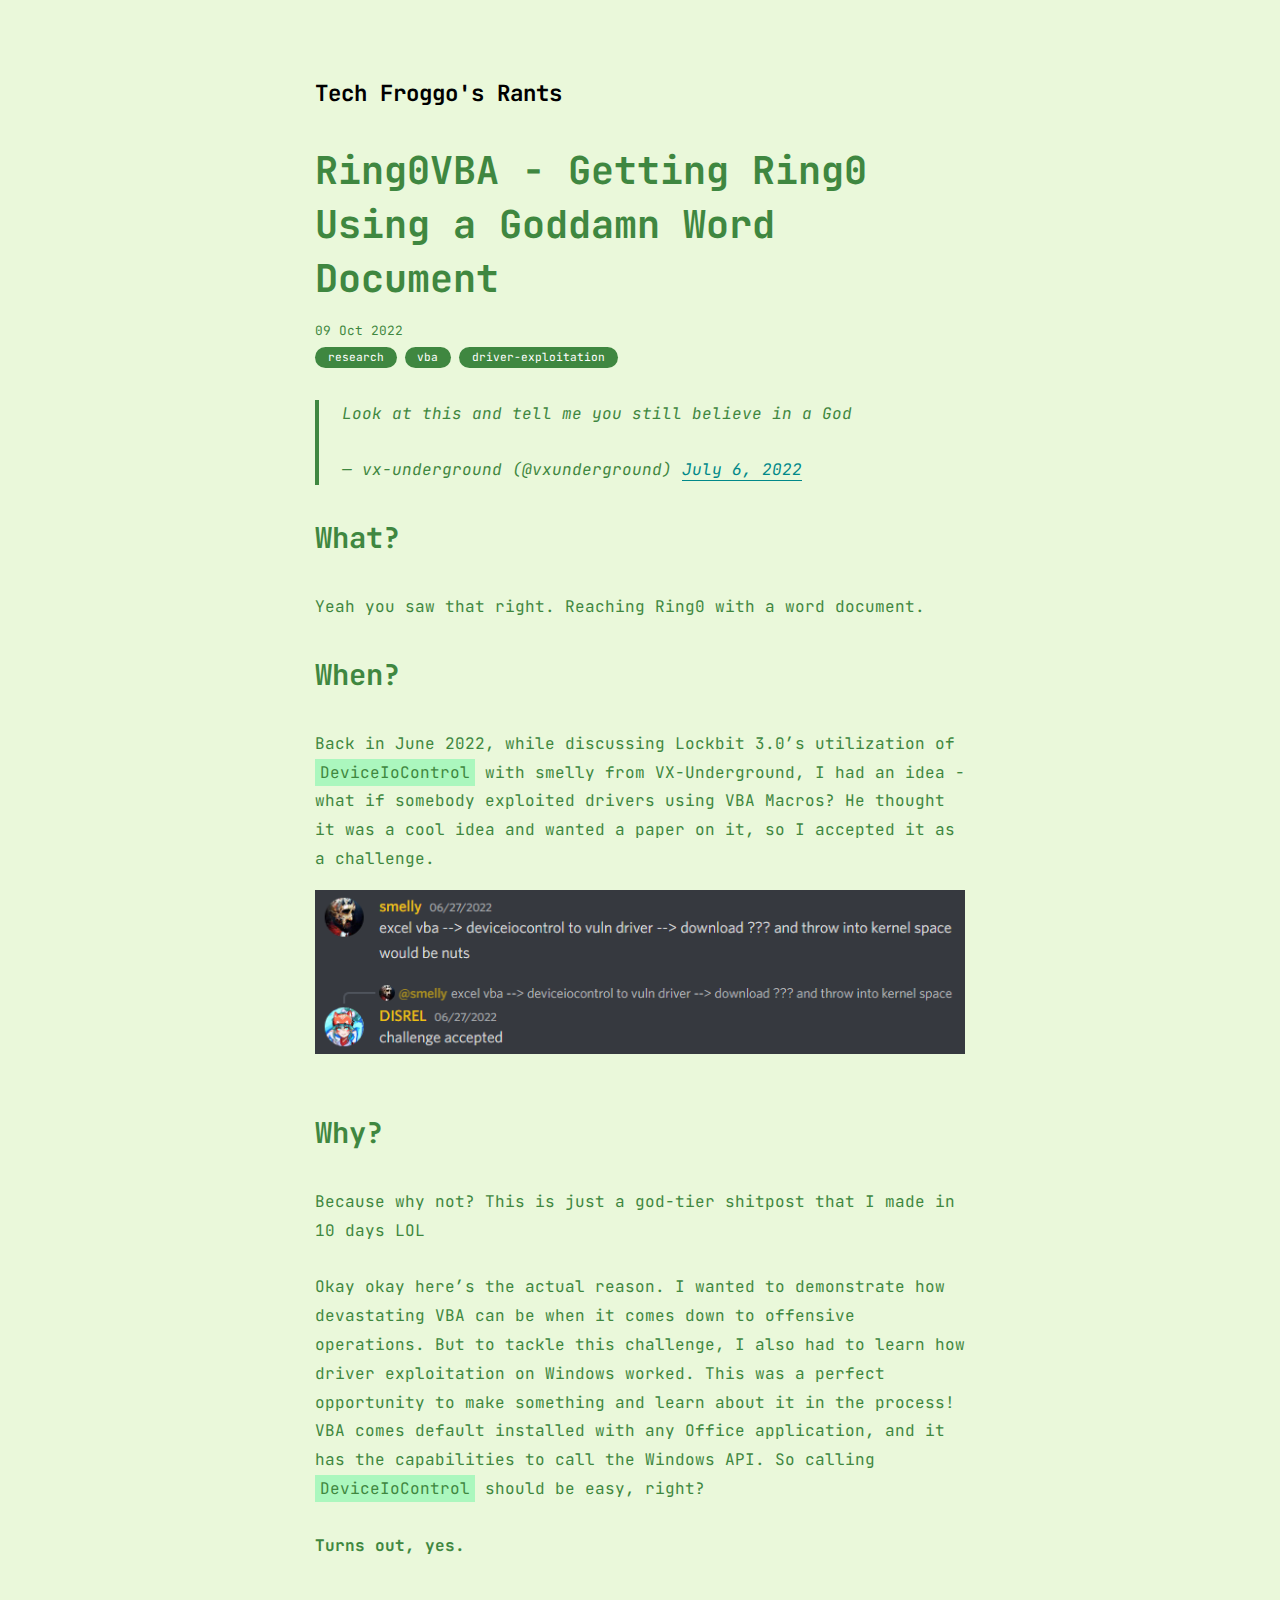
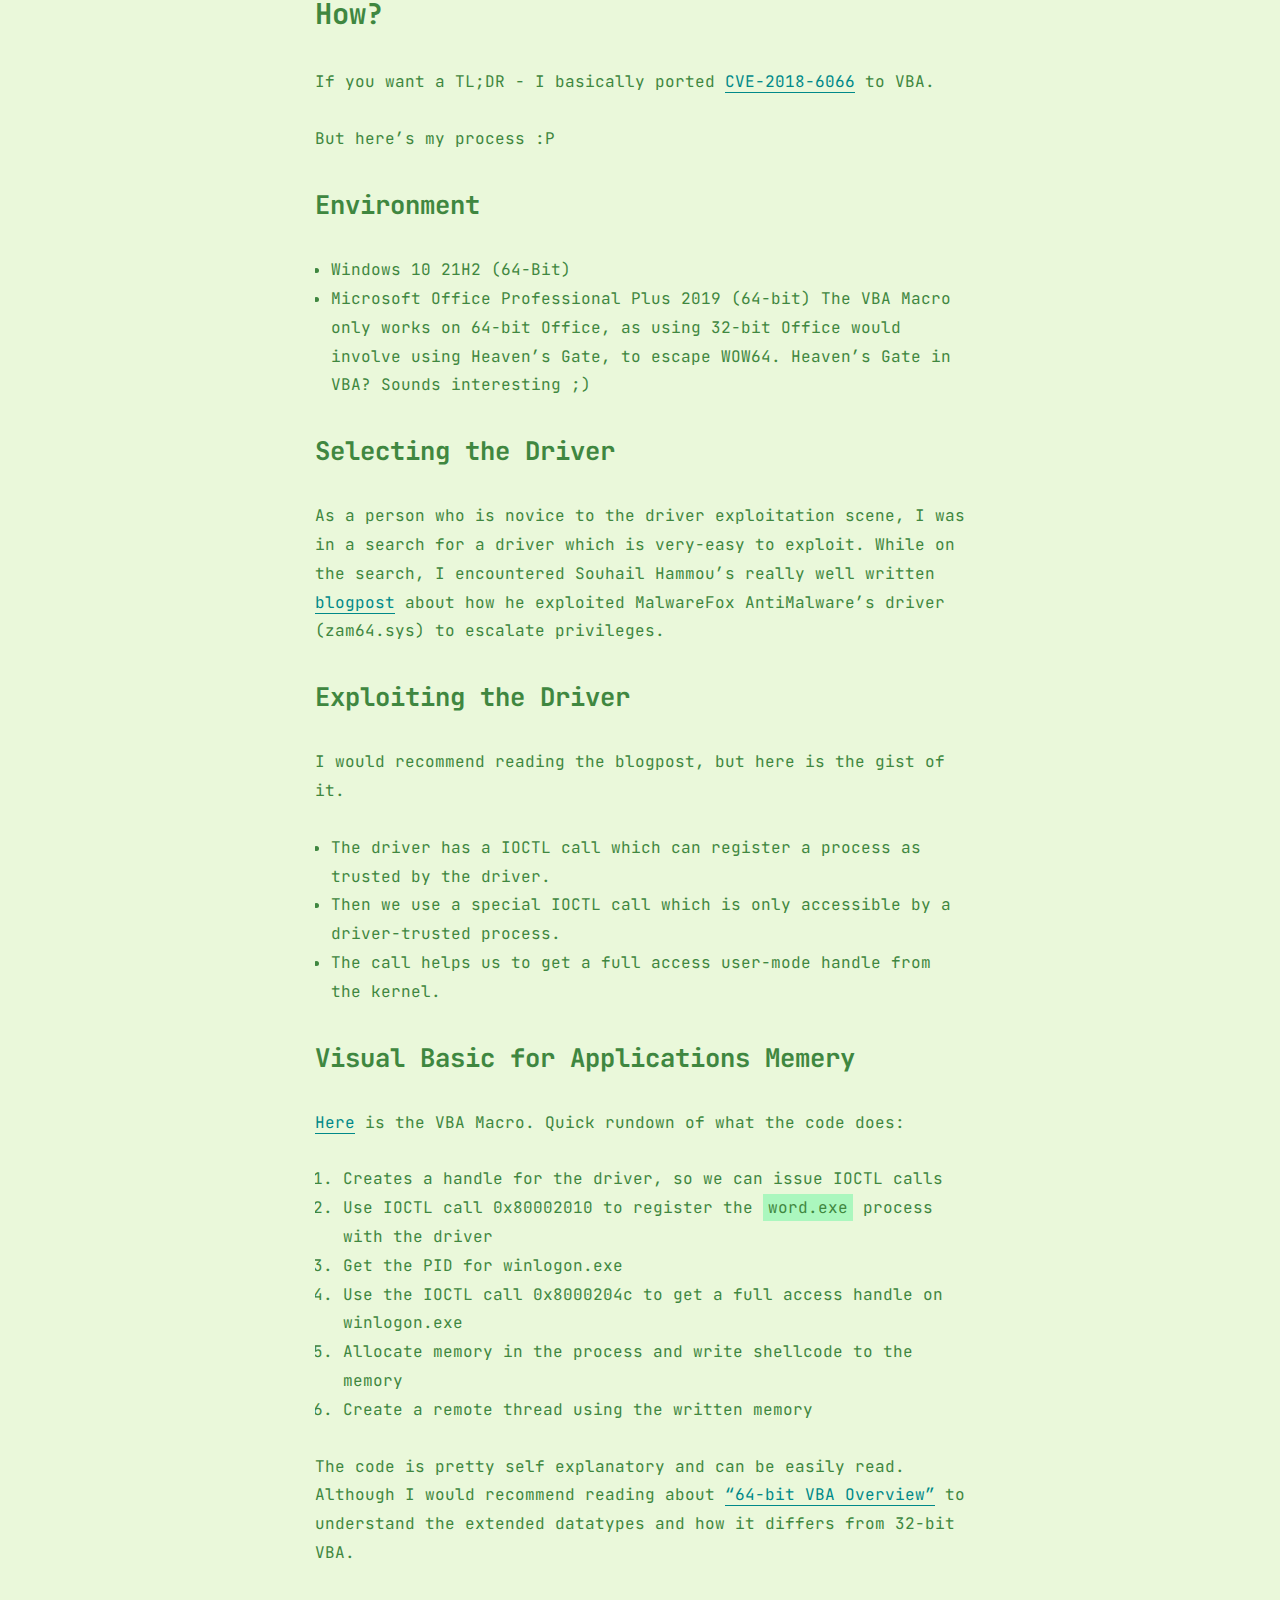
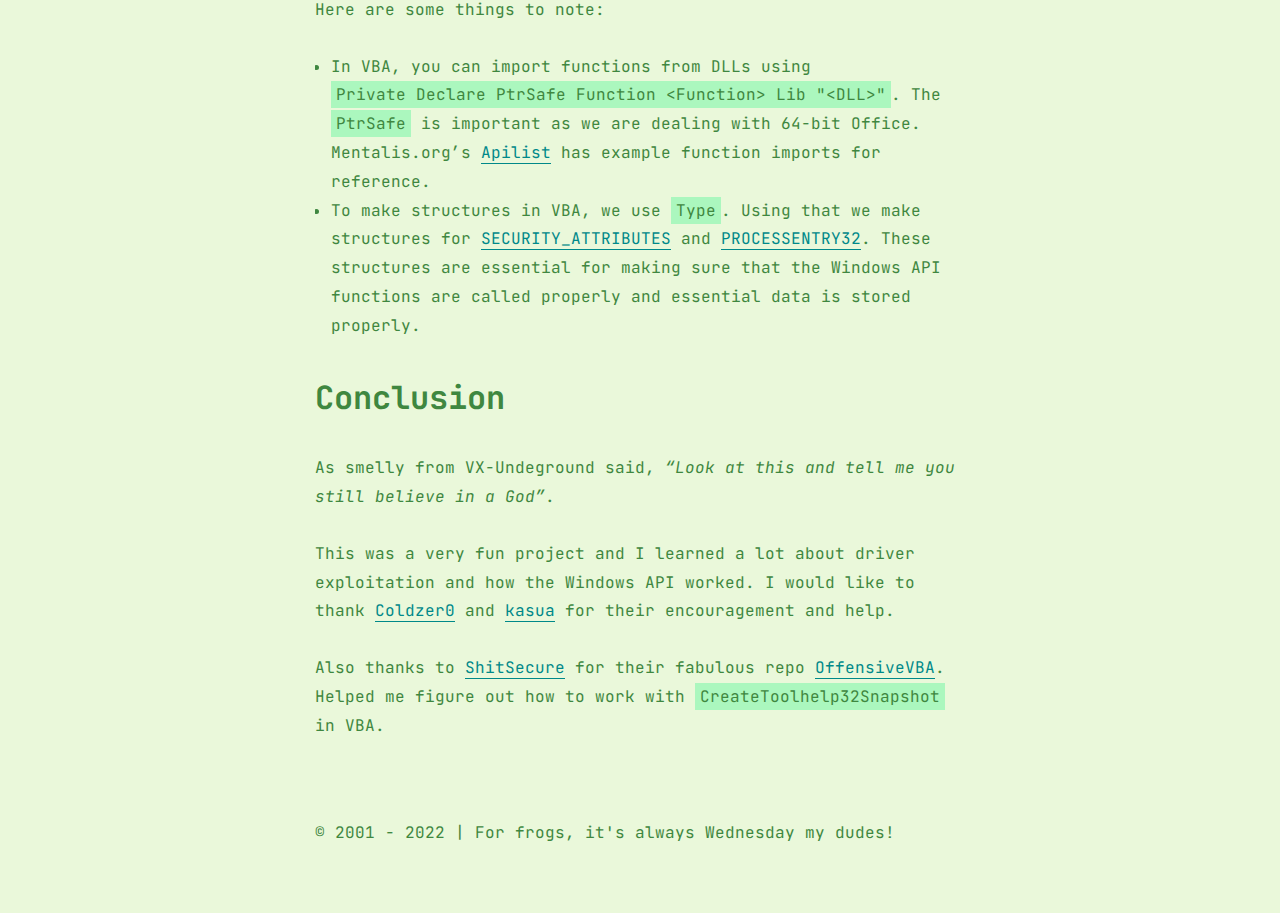
==== posts/Ring0VBA-Getting-Ring0-Using-a-Goddamn-Word-Document/index.html @ da787670 "Ring0VBA - Getting Ring0 Using a Goddamn Word Document" ====
<!DOCTYPE html>
<html lang="en">
  <head>
  <meta charset="UTF-8" />
  <meta http-equiv="X-UA-Compatible" content="IE=edge" />
  <meta name="viewport" content="width=device-width, initial-scale=1.0" />
  <title>Frog Guy Rants | Ring0VBA - Getting Ring0 Using a Goddamn Word Document</title>
  
  <link rel="stylesheet" href="/assets/css/post.css" />
  <link rel="stylesheet" href="/assets/css/syntax.css" />
  
  <link rel="stylesheet" href="/assets/css/common.css" />
  <script src="/assets/js/categories.js"></script>
  
  <script defer src="/assets/js/lbox.js"></script>
  
</head>

  <body>
    <main>
      <header>
  <a class="site-title" href="/">Tech Froggo's Rants</a>
</header>

      <section class="article">
        <div class="article-header">
          <h2 class="article-title">Ring0VBA - Getting Ring0 Using a Goddamn Word Document</h2>
          <small class="date">09 Oct 2022</small>
          <div class="categories">
            
            <a href="#!" class="category">research</a>
            
            <a href="#!" class="category">vba</a>
            
            <a href="#!" class="category">driver-exploitation</a>
            
          </div>
        </div>
        <div class="content"><blockquote class="twitter-tweet"><p lang="en" dir="ltr">Look at this and tell me you still believe in a God</p>&mdash; vx-underground (@vxunderground) <a href="https://twitter.com/vxunderground/status/1544640762834522112?ref_src=twsrc%5Etfw">July 6, 2022</a></blockquote>
<script async="" src="https://platform.twitter.com/widgets.js" charset="utf-8"></script>

<h2 id="what">What?</h2>
<p>Yeah you saw that right. Reaching Ring0 with a word document.</p>

<h2 id="when">When?</h2>
<p>Back in June 2022, while discussing Lockbit 3.0’s utilization of <code class="language-plaintext highlighter-rouge">DeviceIoControl</code> with smelly from VX-Underground, I had an idea - what if somebody exploited drivers using VBA Macros? He thought it was a cool idea and wanted a paper on it, so I accepted it as a challenge.
<img src="/assets/images/Discord_EeGUBX4EMr.png" alt="Challenge Accepted" /></p>

<h2 id="why">Why?</h2>
<p>Because why not? This is just a god-tier shitpost that I made in 10 days LOL</p>

<p>Okay okay here’s the actual reason. I wanted to demonstrate how devastating VBA can be when it comes down to offensive operations. But to tackle this challenge, I also had to learn how driver exploitation on Windows worked. This was a perfect opportunity to make something and learn about it in the process!
VBA comes default installed with any Office application, and it has the capabilities to call the Windows API. So calling <code class="language-plaintext highlighter-rouge">DeviceIoControl</code> should be easy, right?</p>

<p><strong>Turns out, yes.</strong></p>

<h2 id="how">How?</h2>
<p>If you want a TL;DR - I basically ported <a href="https://github.com/SouhailHammou/Exploits/blob/master/CVE-2018-6606%20-%20MalwareFox%20AntiMalware%20LPE/Malwarefox_privescl_1.c">CVE-2018-6066</a> to VBA.</p>

<p>But here’s my process :P</p>

<h3 id="environment">Environment</h3>
<ul>
  <li>Windows 10 21H2 (64-Bit)</li>
  <li>Microsoft Office Professional Plus 2019 (64-bit)
The VBA Macro only works on 64-bit Office, as using 32-bit Office would involve using Heaven’s Gate, to escape WOW64.
Heaven’s Gate in VBA? Sounds interesting ;)</li>
</ul>

<h3 id="selecting-the-driver">Selecting the Driver</h3>
<p>As a person who is novice to the driver exploitation scene, I was in a search for a driver which is very-easy to exploit. While on the search, I encountered Souhail Hammou’s really well written <a href="http://rce4fun.blogspot.com/2018/02/malwarefox-antimalware-zam64sys.html">blogpost</a> about how he exploited MalwareFox AntiMalware’s driver (zam64.sys) to escalate privileges.</p>

<h3 id="exploiting-the-driver">Exploiting the Driver</h3>
<p>I would recommend reading the blogpost, but here is the gist of it.</p>
<ul>
  <li>The driver has a IOCTL call which can register a process as trusted by the driver.</li>
  <li>Then we use a special IOCTL call which is only accessible by a driver-trusted process.</li>
  <li>The call helps us to get a full access user-mode handle from the kernel.</li>
</ul>

<h3 id="visual-basic-for-applications-memery">Visual Basic for <del>Applications</del> Memery</h3>
<p><a href="https://github.com/DISREL/Ring0VBA">Here</a> is the VBA Macro. Quick rundown of what the code does:</p>
<ol>
  <li>Creates a handle for the driver, so we can issue IOCTL calls</li>
  <li>Use IOCTL call 0x80002010 to register the <code class="language-plaintext highlighter-rouge">word.exe</code> process with the driver</li>
  <li>Get the PID for winlogon.exe</li>
  <li>Use the IOCTL call 0x8000204c to get a full access handle on winlogon.exe</li>
  <li>Allocate memory in the process and write shellcode to the memory</li>
  <li>Create a remote thread using the written memory</li>
</ol>

<p>The code is pretty self explanatory and can be easily read. Although I would recommend reading about <a href="https://learn.microsoft.com/en-us/office/vba/language/concepts/getting-started/64-bit-visual-basic-for-applications-overview">“64-bit VBA Overview”</a> to understand the extended datatypes and how it differs from 32-bit VBA.</p>

<p>Here are some things to note:</p>
<ul>
  <li>In VBA, you can import functions from DLLs using <code class="language-plaintext highlighter-rouge">Private Declare PtrSafe Function &lt;Function&gt; Lib "&lt;DLL&gt;"</code>. The <code class="language-plaintext highlighter-rouge">PtrSafe</code> is important as we are dealing with 64-bit Office. Mentalis.org’s <a href="http://allapi.mentalis.org/apilist/apilist.php">Apilist</a> has example function imports for reference.</li>
  <li>To make structures in VBA, we use <code class="language-plaintext highlighter-rouge">Type</code>. Using that we make structures for <a href="https://learn.microsoft.com/en-us/previous-versions/windows/desktop/legacy/aa379560(v=vs.85)">SECURITY_ATTRIBUTES</a> and <a href="https://learn.microsoft.com/en-us/windows/win32/api/tlhelp32/ns-tlhelp32-processentry32">PROCESSENTRY32</a>. These structures are essential for making sure that the Windows API functions are called properly and essential data is stored properly.</li>
</ul>

<h1 id="conclusion">Conclusion</h1>
<p>As smelly from VX-Undeground said, <em>“Look at this and tell me you still believe in a God”</em>.</p>

<p>This was a very fun project and I learned a lot about driver exploitation and how the Windows API worked. I would like to thank <a href="https://twitter.com/Coldzer0x0">Coldzer0</a> and <a href="https://twitter.com/kasua02">kasua</a> for their encouragement and help.</p>

<p>Also thanks to <a href="https://twitter.com/ShitSecure">ShitSecure</a> for their fabulous repo <a href="https://github.com/S3cur3Th1sSh1t/OffensiveVBA">OffensiveVBA</a>. Helped me figure out how to work with <code class="language-plaintext highlighter-rouge">CreateToolhelp32Snapshot</code> in VBA.</p>
</div>
      </section>
      <footer>
  <p>&copy; 2001 - 2022 | For frogs, it's always Wednesday my dudes!</p>
</footer>

    </main>
    <section id="category-modal-bg"></section>
<section id="category-modal">
  <h1 id="category-modal-title"></h1>
  <section id="category-modal-content"></section>
</section>

  </body>
</html>
---- assets/css/post.css ----
@import url("https://fonts.googleapis.com/css2?family=JetBrains+Mono:ital,wght@0,100;0,300;0,400;0,800;1,100;1,300;1,400;1,800&display=swap");

:root {
  --gray-1: #707070;
  --gray-2: #32353a;
  --gray-3: #151618;
  --green-1: #eaf8da;
  --green-2: #abf7be;
  --green-3: #3f8740;
  --white: #ffffff;
  --black: #000000;
}
* {
  font-family: inherit;
  text-decoration: none;
  margin: 0;
  padding: 0;
  -webkit-user-drag: none;
  -moz-window-dragging: none;
  -webkit-tap-highlight-color: transparent;
}
* img {
  max-width: 100%;
}
html,
body {
  color: var(--green-3);
  font-family: "JetBrains Mono", monospace;
  line-height: 2rem;
  background-color: var(--green-1);
}
.content a {
  color: #008989;
  border-bottom: 1px solid #008989;
}
header {
  padding: 2rem 0 2rem 0;
}
.site-title {
  font-size: 1.4rem;
  font-weight: bolder;
  line-height: 110%;
  color: var(--black);
}
main {
  margin: 0 auto;
  max-width: 650px;
  padding: 3rem 0 4rem 0;
}
.article {
  margin-bottom: 3rem;
}

.article-header {
  margin-bottom: 2rem;
}
.article-title {
  font-size: 2.4rem;
  margin-bottom: 0.6rem;
  line-height: 140%;
}

.article .date {
  display: block;
  font-size: 0.8rem;
}
.categories {
  display: flex;
  flex-direction: row;
  flex-wrap: wrap;
  justify-content: flex-start;
}
.categories .category {
  margin: 0 0.5rem 0 0;
  display: block;
  color: var(--white);
  background: var(--green-3);
  border-radius: 15px;
  font-size: 0.7rem;
  padding: 0 0.8rem;
  line-height: 1.3rem;
  cursor: pointer;
}

/* markdown content */

.content * {
  line-height: 180%;
}
.content p {
  margin: 0 0 1.75rem 0;
  padding: 0;
}
.content h1 {
  font-size: 2rem;
}
.content h2 {
  font-size: 1.8rem;
}
.content h3 {
  font-size: 1.6rem;
}
.content h4 {
  font-size: 1.4rem;
}
.content h5 {
  font-size: 1.2rem;
}
.content h6 {
  font-size: 1rem;
}
.content h1,
.content h2,
.content h3,
.content h4,
.content h5,
.content h6 {
  margin: 1.75rem 0;
}
.content blockquote {
  padding-left: 1.42188rem;
  margin-bottom: 1.75rem;
  font-style: italic;
  font-weight: 400;
  border-left: 0.3rem solid var(--green-3);
}
.content strong {
  font-weight: bold;
}
.content ul {
  margin-left: 1rem;
  margin-bottom: 1.75rem;
}
.content ol {
  margin-left: 1.75rem;
  margin-bottom: 1.75rem;
}
.content ol * ol,
.content ul * ul {
  margin-left: 1rem;
  margin-bottom: 0;
}
.content table {
  width: 100%;
  max-width: 100%;
  margin: 1rem 0;
  border-collapse: collapse;
}
.content table th {
  background-color: var(--green-2);
  color: var(--green-3);
  border: 1px solid var(--gray-3);
}
.content table * {
  border: 1px solid var(--gray-1);
  padding: 0.2rem;
}
.content img {
  max-width: 100%;
  margin: 1rem 0;
}
.content iframe {
  width: 100%;
  height: 366px;
  margin: 1rem 0;
}

/* pre , code */
.content,
.content div,
.content div pre,
.content div pre code {
  overflow-x: auto !important;
}

.content pre {
  background: var(--green-2) !important;
  padding: 1rem 2rem;
  margin-bottom: 1.75rem;
}

.content code {
  padding: 3px 5px;
  color: var(--green-3);
  white-space: pre;
  background-color: var(--green-2);
}

/* lbox */

.content img {
  cursor: zoom-in;
}

#lightbox {
  position: fixed;
  z-index: 1000;
  top: 0;
  left: 0;
  right: 0;
  bottom: 0;
  background-color: rgba(0, 0, 0, 0.8);
  display: none;
}

#lightbox.active {
  display: flex;
  justify-content: center;
  align-items: center;
}

#lightbox img {
  max-width: 90%;
  max-height: 80%;
  padding: 4px;
  background-color: black;
  border: 2px solid white;
}

@media screen and (max-width: 750px) {
  body {
    padding: 1.5rem;
  }
}
---- assets/css/syntax.css ----
/* syntax */

.highlight .hll {
  background-color: #333333;
}
.highlight {
  color: #707070;
}
.highlight .c {
  color: #008800;
  font-style: italic;
  /* background-color: #0f140f; */
} /* Comment */
.highlight .err {
  color: #707070;
} /* Error */
.highlight .g {
  color: #707070;
} /* Generic */
.highlight .k {
  color: #fb660a;
  font-weight: bold;
} /* Keyword */
.highlight .l {
  color: #707070;
} /* Literal */
.highlight .n {
  color: #707070;
} /* Name */
.highlight .o {
  color: #707070;
} /* Operator */
.highlight .x {
  color: #707070;
} /* Other */
.highlight .p {
  color: #707070;
} /* Punctuation */
.highlight .cm {
  color: #008800;
  font-style: italic;
  /* background-color: #0f140f; */
} /* Comment.Multiline */
.highlight .cp {
  color: #ff0007;
  font-weight: bold;
  font-style: italic;
  /* background-color: #0f140f; */
} /* Comment.Preproc */
.highlight .c1 {
  color: #008800;
  font-style: italic;
  /* background-color: #0f140f; */
} /* Comment.Single */
.highlight .cs {
  color: #008800;
  font-style: italic;
  /* background-color: #0f140f; */
} /* Comment.Special */
.highlight .gd {
  color: #707070;
} /* Generic.Deleted */
.highlight .ge {
  color: #707070;
} /* Generic.Emph */
.highlight .gr {
  color: #707070;
} /* Generic.Error */
.highlight .gh {
  color: #707070;
  font-weight: bold;
} /* Generic.Heading */
.highlight .gi {
  color: #707070;
} /* Generic.Inserted */
.highlight .go {
  color: #444444;
  background-color: #222222;
} /* Generic.Output */
.highlight .gp {
  color: #707070;
} /* Generic.Prompt */
.highlight .gs {
  color: #707070;
} /* Generic.Strong */
.highlight .gu {
  color: #707070;
  font-weight: bold;
} /* Generic.Subheading */
.highlight .gt {
  color: #707070;
} /* Generic.Traceback */
.highlight .kc {
  color: #fb660a;
  font-weight: bold;
} /* Keyword.Constant */
.highlight .kd {
  color: #fb660a;
  font-weight: bold;
} /* Keyword.Declaration */
.highlight .kn {
  color: #fb660a;
  font-weight: bold;
} /* Keyword.Namespace */
.highlight .kp {
  color: #fb660a;
} /* Keyword.Pseudo */
.highlight .kr {
  color: #fb660a;
  font-weight: bold;
} /* Keyword.Reserved */
.highlight .kt {
  color: #cdcaa9;
  font-weight: bold;
} /* Keyword.Type */
.highlight .ld {
  color: #707070;
} /* Literal.Date */
.highlight .m {
  color: #0086f7;
  font-weight: bold;
} /* Literal.Number */
.highlight .s {
  color: #0086d2;
} /* Literal.String */
.highlight .na {
  color: #ff0086;
  font-weight: bold;
} /* Name.Attribute */
.highlight .nb {
  color: #707070;
} /* Name.Builtin */
.highlight .nc {
  color: #707070;
} /* Name.Class */
.highlight .no {
  color: #0086d2;
} /* Name.Constant */
.highlight .nd {
  color: #707070;
} /* Name.Decorator */
.highlight .ni {
  color: #707070;
} /* Name.Entity */
.highlight .ne {
  color: #707070;
} /* Name.Exception */
.highlight .nf {
  color: #ff0086;
  font-weight: bold;
} /* Name.Function */
.highlight .nl {
  color: #707070;
} /* Name.Label */
.highlight .nn {
  color: #707070;
} /* Name.Namespace */
.highlight .nx {
  color: #707070;
} /* Name.Other */
.highlight .py {
  color: #707070;
} /* Name.Property */
.highlight .nt {
  color: #fb660a;
  font-weight: bold;
} /* Name.Tag */
.highlight .nv {
  color: #fb660a;
} /* Name.Variable */
.highlight .ow {
  color: #707070;
} /* Operator.Word */
.highlight .w {
  color: #888888;
} /* Text.Whitespace */
.highlight .mf {
  color: #0086f7;
  font-weight: bold;
} /* Literal.Number.Float */
.highlight .mh {
  color: #0086f7;
  font-weight: bold;
} /* Literal.Number.Hex */
.highlight .mi {
  color: #0086f7;
  font-weight: bold;
} /* Literal.Number.Integer */
.highlight .mo {
  color: #0086f7;
  font-weight: bold;
} /* Literal.Number.Oct */
.highlight .sb {
  color: #0086d2;
} /* Literal.String.Backtick */
.highlight .sc {
  color: #0086d2;
} /* Literal.String.Char */
.highlight .sd {
  color: #0086d2;
} /* Literal.String.Doc */
.highlight .s2 {
  color: #0086d2;
} /* Literal.String.Double */
.highlight .se {
  color: #0086d2;
} /* Literal.String.Escape */
.highlight .sh {
  color: #0086d2;
} /* Literal.String.Heredoc */
.highlight .si {
  color: #0086d2;
} /* Literal.String.Interpol */
.highlight .sx {
  color: #0086d2;
} /* Literal.String.Other */
.highlight .sr {
  color: #0086d2;
} /* Literal.String.Regex */
.highlight .s1 {
  color: #0086d2;
} /* Literal.String.Single */
.highlight .ss {
  color: #0086d2;
} /* Literal.String.Symbol */
.highlight .bp {
  color: #707070;
} /* Name.Builtin.Pseudo */
.highlight .vc {
  color: #fb660a;
} /* Name.Variable.Class */
.highlight .vg {
  color: #fb660a;
} /* Name.Variable.Global */
.highlight .vi {
  color: #fb660a;
} /* Name.Variable.Instance */
.highlight .il {
  color: #0086f7;
  font-weight: bold;
} /* Literal.Number.Integer.Long */
---- assets/css/common.css ----
:root {
  --gray-1: #707070;
  --gray-2: #32353a;
  --gray-3: #151618;
  --green-1: #eaf8da;
  --green-2: #abf7be;
  --green-3: #3f8740;
  --white: #ffffff;
  --black: #000000;
}
#category-modal-bg {
  position: fixed;
  top: 0;
  left: 0;
  bottom: 0;
  right: 0;
  background: rgba(0, 0, 0, 0.6);
  z-index: 10;
  display: none;
  visibility: hidden;
}
#category-modal {
  position: fixed;
  top: 0;
  bottom: 0;
  left: 1.5rem;
  right: 1.5rem;
  z-index: 100;
  max-width: 850px;
  max-height: 60vh;
  border-radius: 1rem;
  padding: 1rem;
  margin: auto;
  background: var(--green-2);
  display: none;
  visibility: hidden;
  line-height: 140%;
}
#category-modal-content {
  display: relative;
  max-height: calc(100% - 5rem);
  overflow: auto;
}
#category-modal-title {
  margin-bottom: 1rem;
  font-size: 2rem;
  padding: 1rem;
}
#category-modal-bg.open,
#category-modal.open {
  display: block;
  visibility: visible;
}
.modal-article,
.modal-article-date {
  display: block;
  color: var(--green-3);
}
.modal-article {
  margin-bottom: 0.5rem;
  padding: 0.5rem 1rem;
  transition: all 0.2s ease-in-out;
}
.modal-article-date {
  font-size: 0.8rem;
}
.modal-article:hover {
  background: var(--white);
}

hr {
  border-top: 2px dashed var(--green-3) !important;
  border-bottom: none !important;
  border-left: none !important;
  border-right: none !important;
  margin-bottom: 1.75rem !important;
}
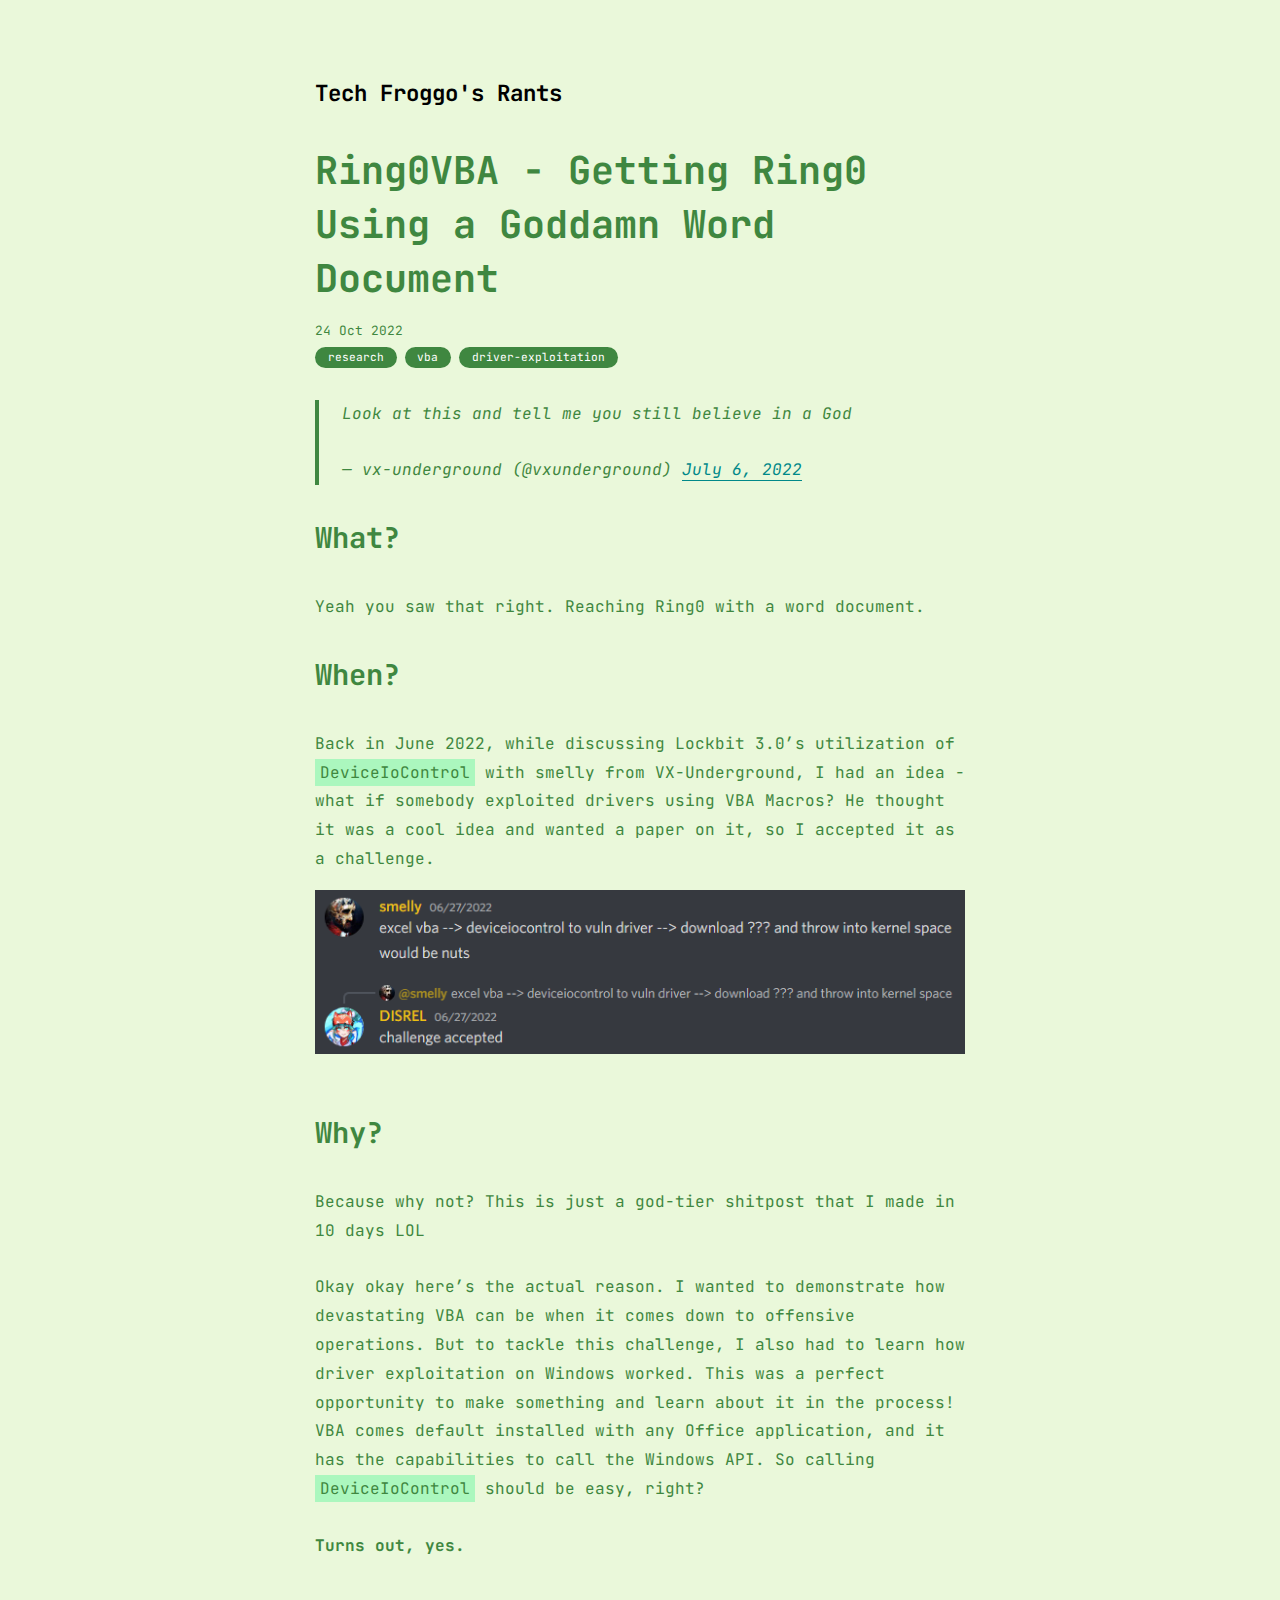
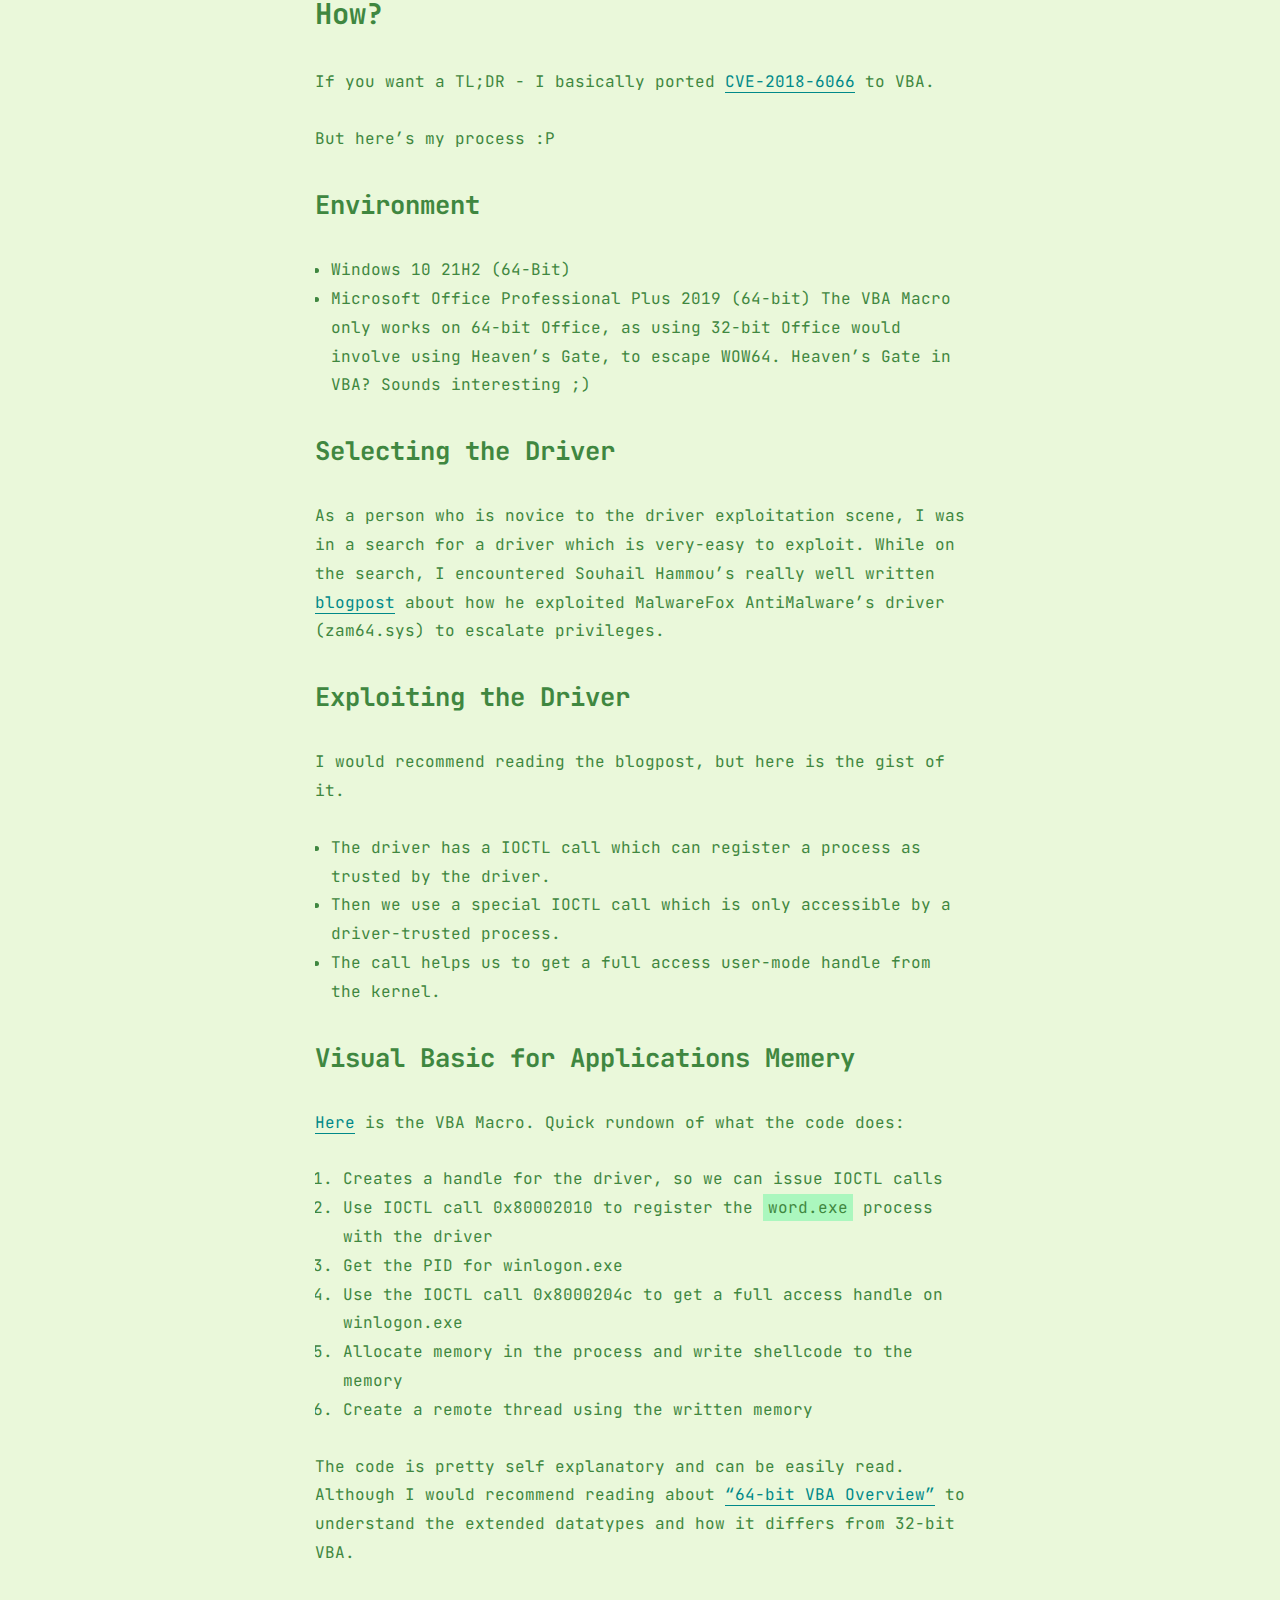
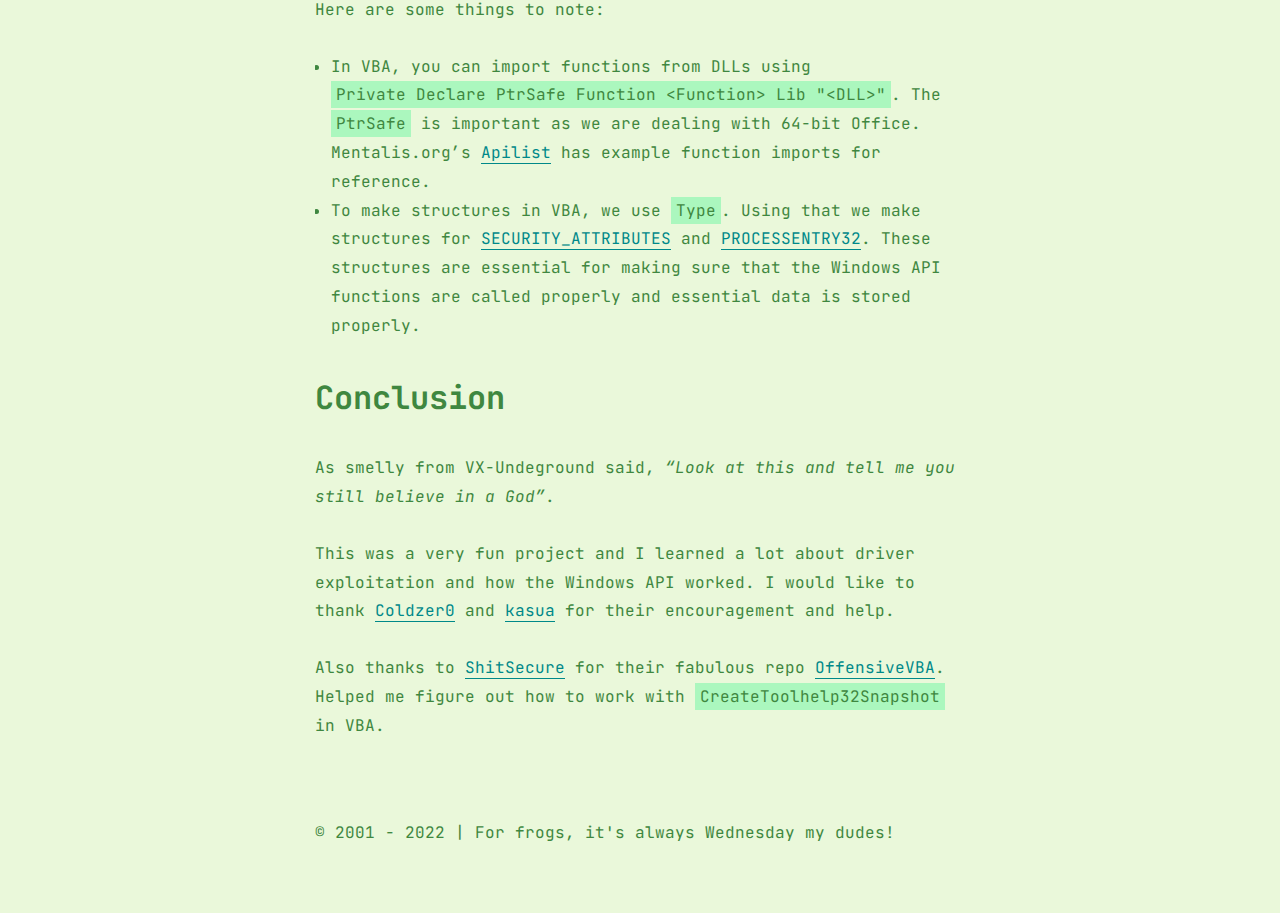
==== commit 1de2fab7: "Ring0VBA - date fix" ====
--- a/posts/Ring0VBA-Getting-Ring0-Using-a-Goddamn-Word-Document/index.html
+++ b/posts/Ring0VBA-Getting-Ring0-Using-a-Goddamn-Word-Document/index.html
@@ -25,7 +25,7 @@
       <section class="article">
         <div class="article-header">
           <h2 class="article-title">Ring0VBA - Getting Ring0 Using a Goddamn Word Document</h2>
-          <small class="date">09 Oct 2022</small>
+          <small class="date">24 Oct 2022</small>
           <div class="categories">
             
             <a href="#!" class="category">research</a>
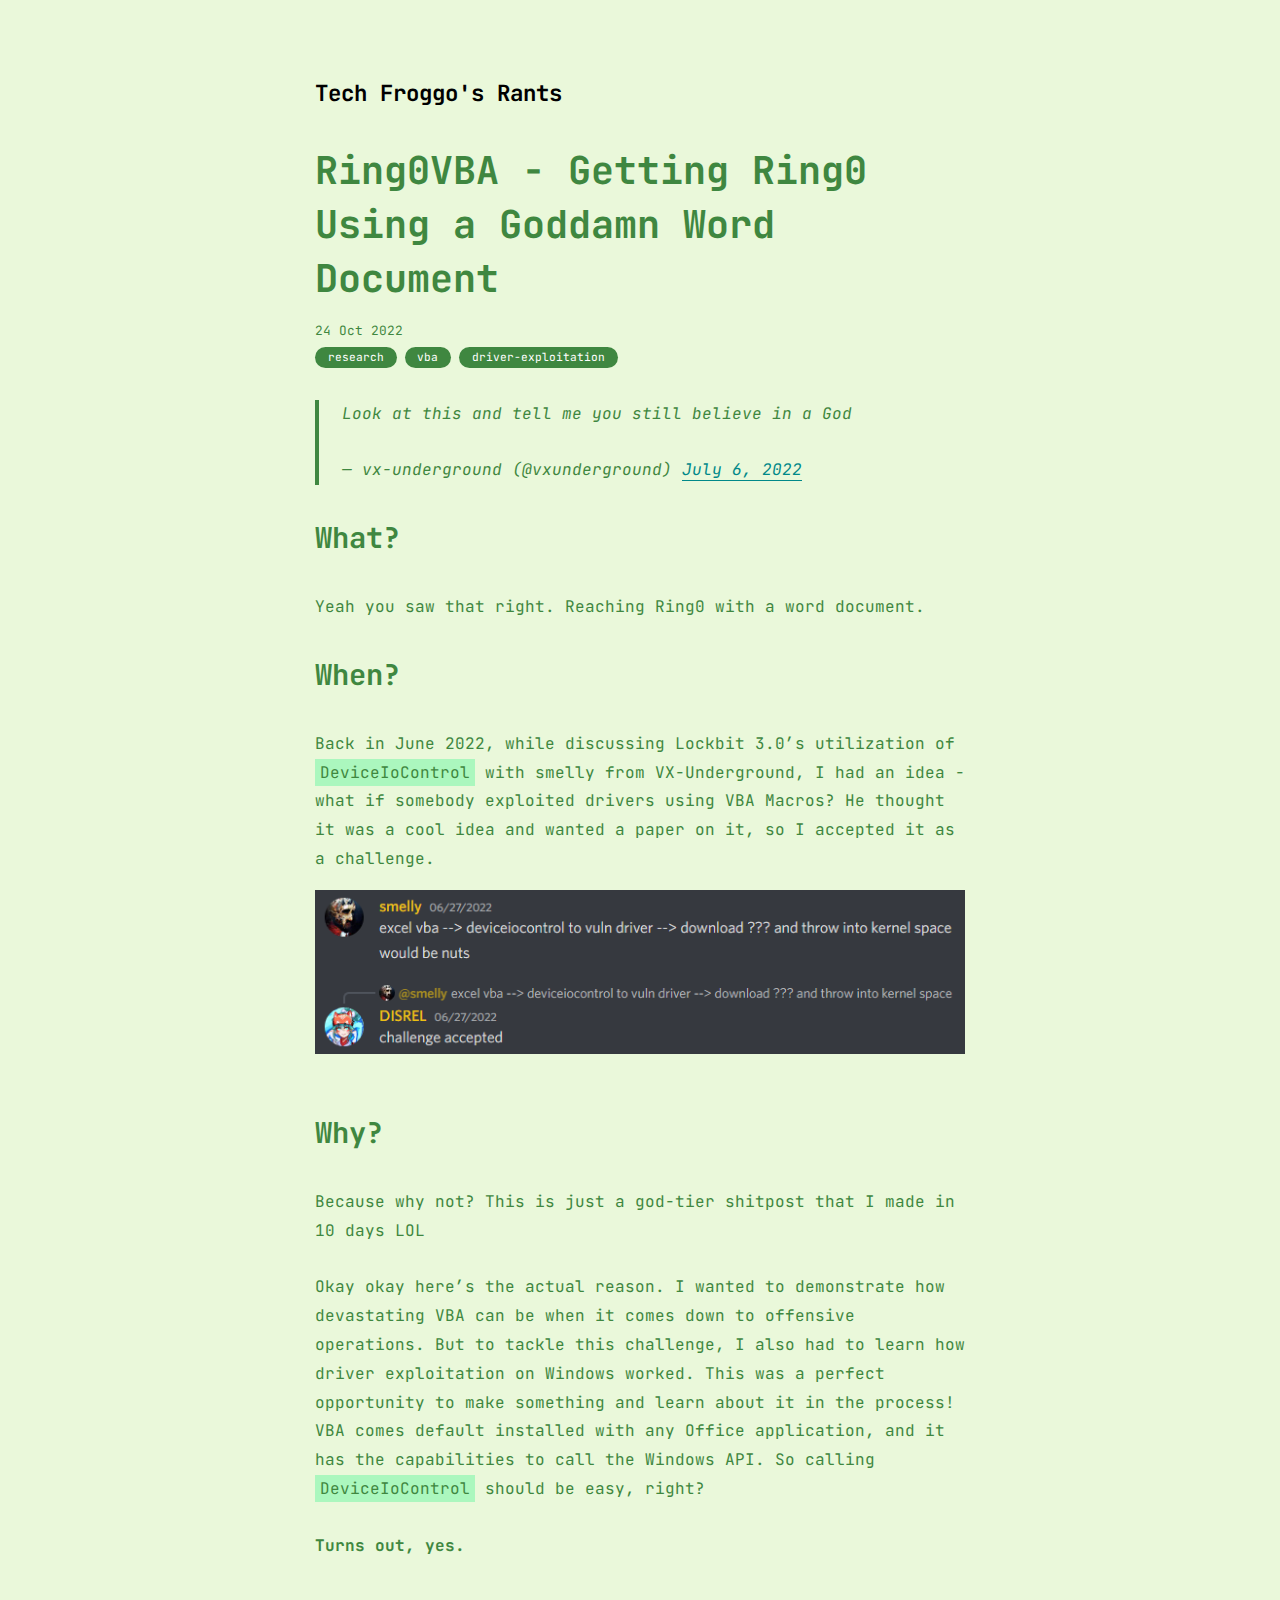
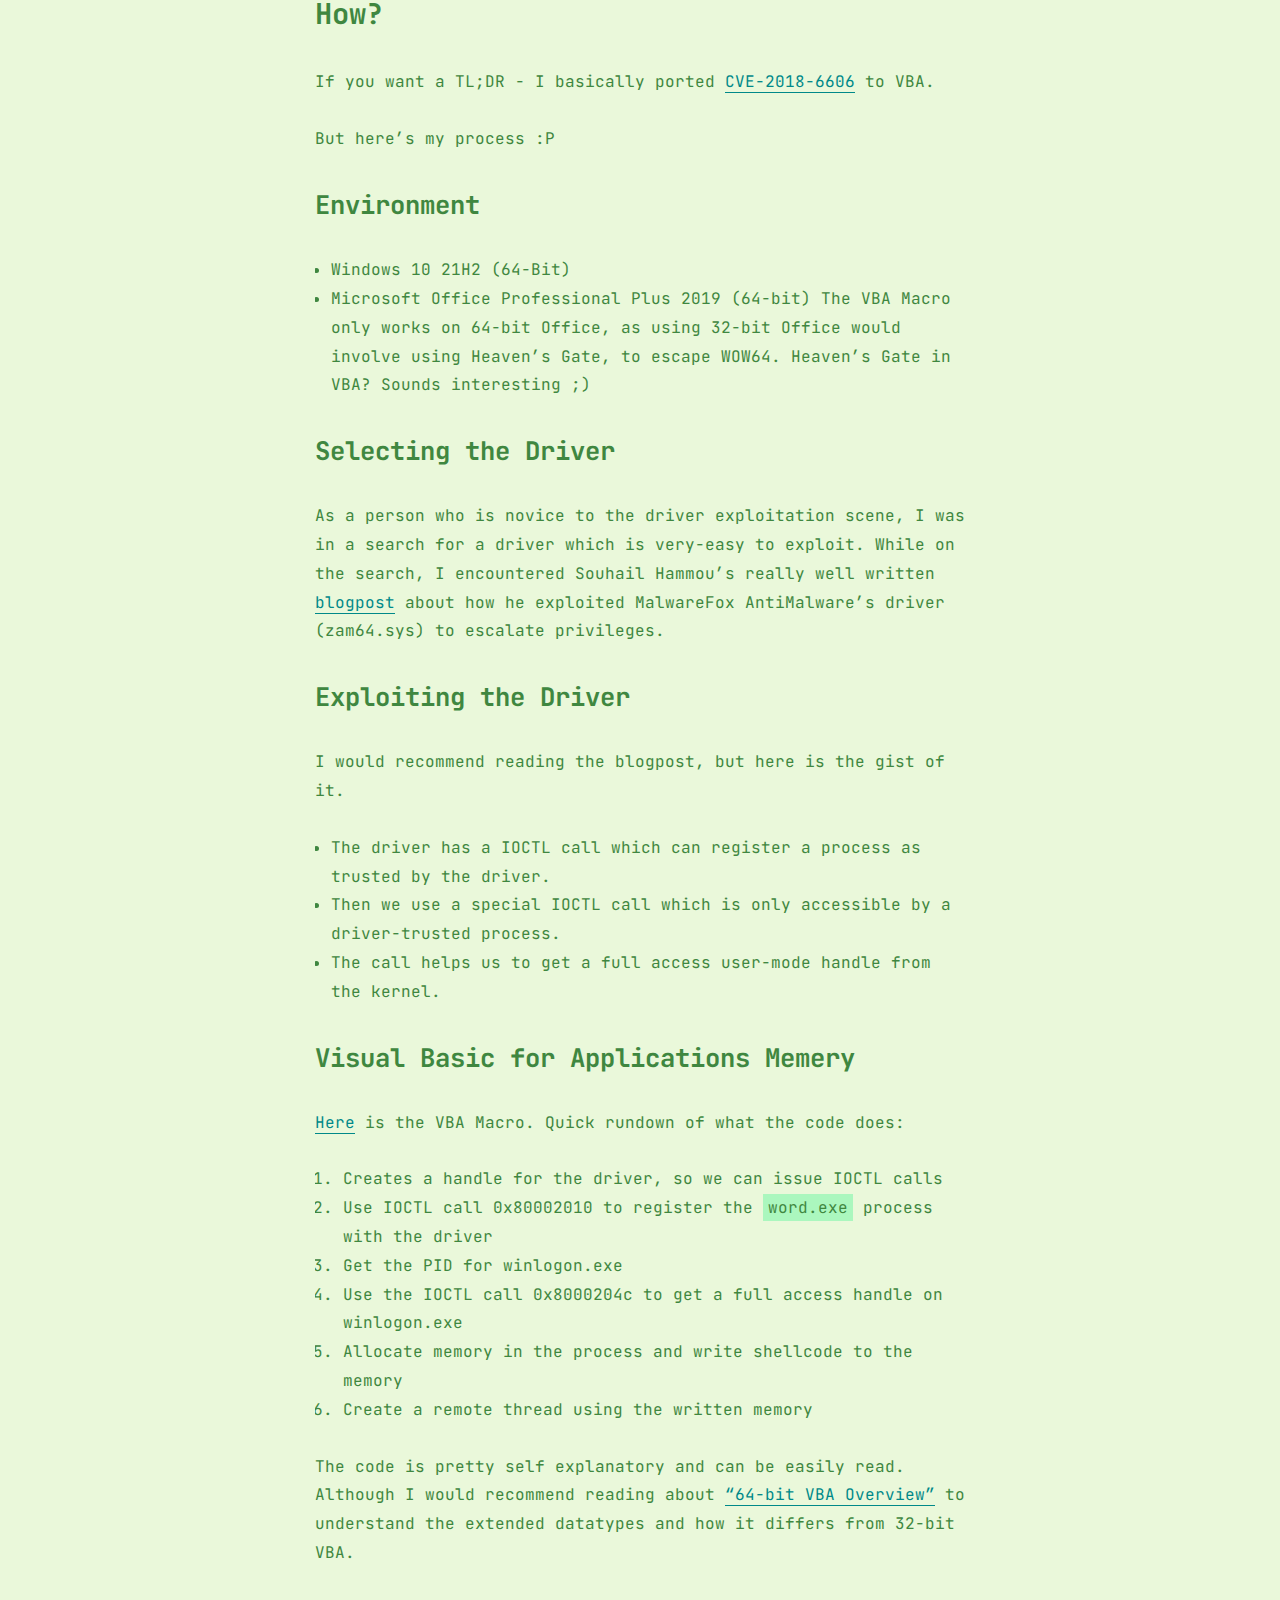
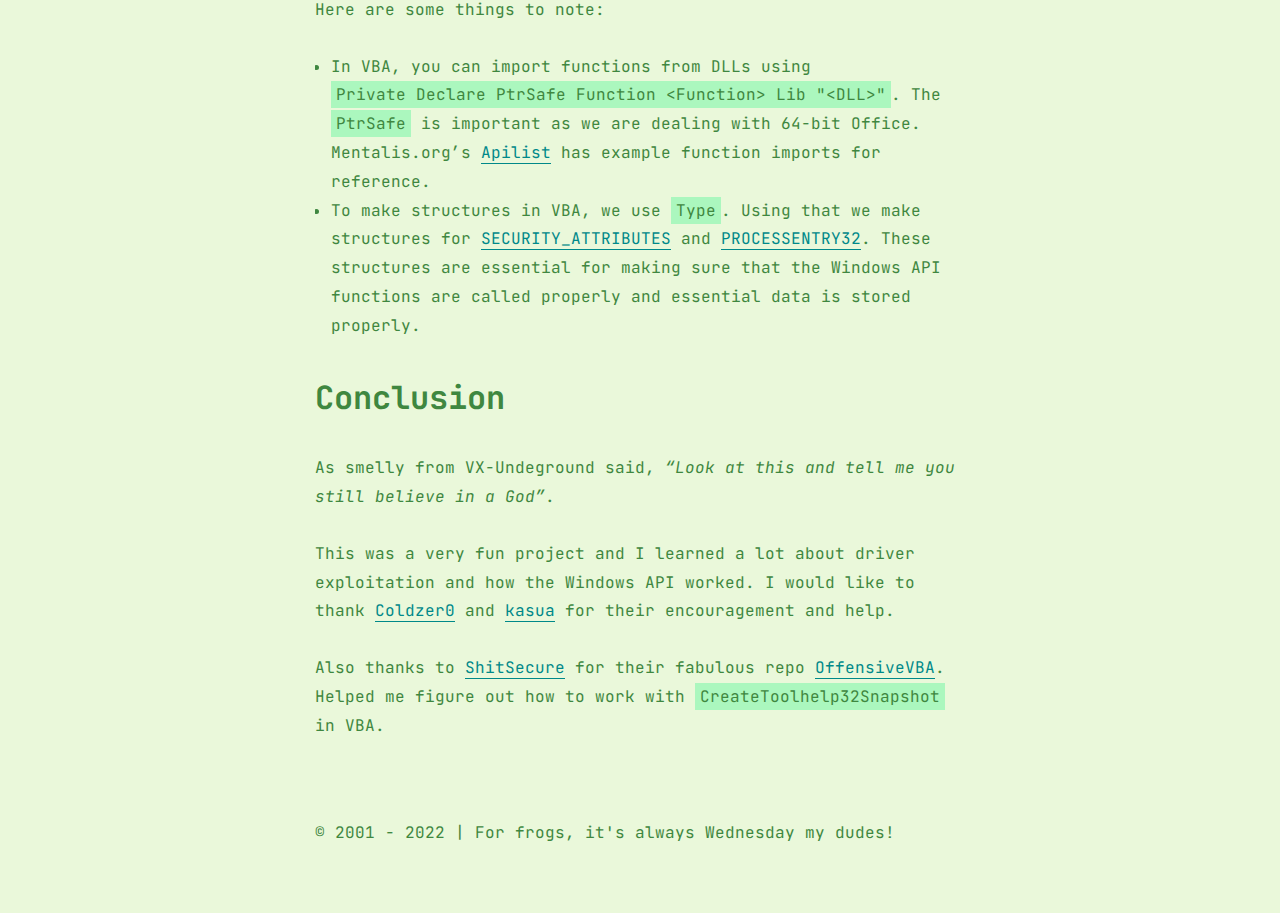
==== commit 8be06628: "Ring0VBA - fix CVE typo" ====
--- a/posts/Ring0VBA-Getting-Ring0-Using-a-Goddamn-Word-Document/index.html
+++ b/posts/Ring0VBA-Getting-Ring0-Using-a-Goddamn-Word-Document/index.html
@@ -55,7 +55,7 @@
 <p><strong>Turns out, yes.</strong></p>
 
 <h2 id="how">How?</h2>
-<p>If you want a TL;DR - I basically ported <a href="https://github.com/SouhailHammou/Exploits/blob/master/CVE-2018-6606%20-%20MalwareFox%20AntiMalware%20LPE/Malwarefox_privescl_1.c">CVE-2018-6066</a> to VBA.</p>
+<p>If you want a TL;DR - I basically ported <a href="https://github.com/SouhailHammou/Exploits/blob/master/CVE-2018-6606%20-%20MalwareFox%20AntiMalware%20LPE/Malwarefox_privescl_1.c">CVE-2018-6606</a> to VBA.</p>
 
 <p>But here’s my process :P</p>
 
